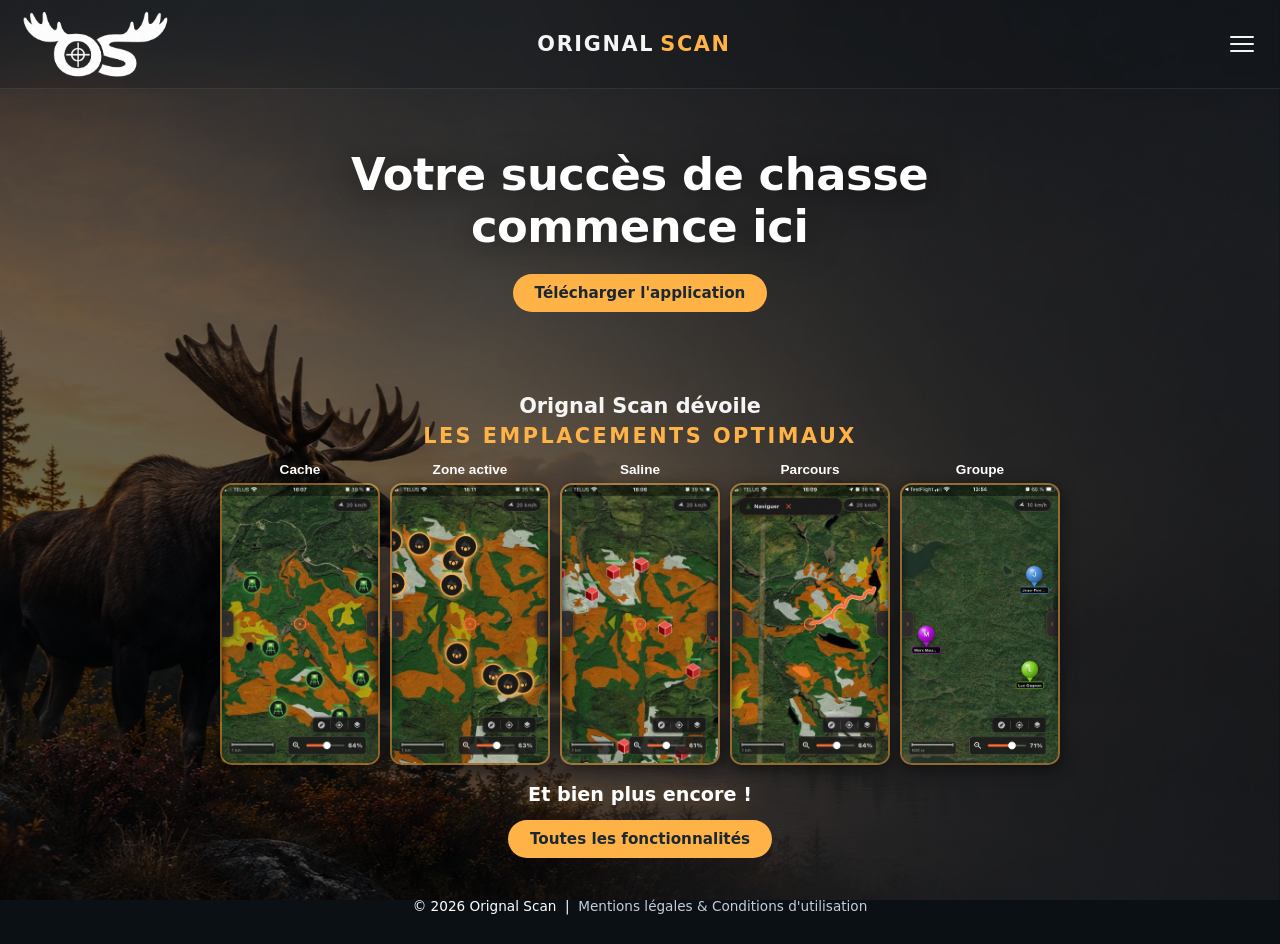
==== index.html @ 64dad5d0 "Google Analytics: retirer ancien tag G-DJLQPYMM6G, garder seulement G-DT21TYKB1X" ====
<!DOCTYPE html>
<html lang="fr">
<head>
  <meta charset="UTF-8">
  <!-- Google Analytics -->
  <script async src="https://www.googletagmanager.com/gtag/js?id=G-DT21TYKB1X"></script>
  <script>window.dataLayer=window.dataLayer||[];function gtag(){dataLayer.push(arguments);}gtag("js",new Date());gtag("config","G-DT21TYKB1X");</script>
  <title>OrignalScan – Application de chasse à l'orignal, algorithmes et cartes écoforestières.</title>
  <meta name="viewport" content="width=device-width, initial-scale=1">
  <meta name="description" content="Orignal Scan est une application conçue pour les chasseurs d'orignaux : cartes, observations, notes et planification.">
  <link rel="icon" type="image/png" href="data/favicon-bw.png">
  <link rel="apple-touch-icon" href="data/favicon-bw.png">
  <meta property="og:type" content="website">
  <meta property="og:url" content="https://www.orignalscan.com/">
  <meta property="og:title" content="Orignal Scan – Application de chasse à l'orignal">
  <meta property="og:description" content="Trouvez les meilleurs habitats d'orignaux grâce à l'analyse IA des données écoforestières. Affûts, salines, points chauds et parcours optimisés.">
  <meta property="og:image" content="https://www.orignalscan.com/data/og-preview.png">
  <meta property="og:image:width" content="1200">
  <meta property="og:image:height" content="630">
  <meta property="og:locale" content="fr_CA">
  <meta name="twitter:card" content="summary_large_image">
  <meta name="twitter:image" content="https://www.orignalscan.com/data/og-preview.png">
  <link rel="stylesheet" href="style.css?v=74">
</head>
<body>
<header>
  <a href="index.html" class="logo-img">
    <img src="data/logo.png" alt="Logo Orignal Scan">
  </a>
  <a href="index.html" class="header-brand">
    <span class="logo-word">Orignal</span> <span class="logo-word logo-scan">Scan</span>
  </a>
  <button class="hamburger" id="hamburger" aria-label="Menu">
    <span></span><span></span><span></span>
  </button>
  <nav id="nav">
    <a href="index.html" class="nav-link active">Accueil</a>
    <a href="a-propos.html" class="nav-link">À propos</a><a href="pour-qui.html" class="nav-link">Pour qui ?</a>
    <a href="fonctionnalites.html" class="nav-link">Fonctionnalités</a>
    <a href="blog.html" class="nav-link">Stratégies</a>
    <a href="telechargement.html" class="nav-link">Téléchargement</a>
    <a href="galerie.html" class="nav-link">Galerie</a>
    <a href="faq.html" class="nav-link">FAQ</a>
    <a href="contact.html" class="nav-link">Contact</a>
    <a href="https://www.facebook.com/profile.php?id=61588826944605" target="_blank"><svg xmlns="http://www.w3.org/2000/svg" width="16" height="16" viewBox="0 0 24 24" fill="currentColor" style="vertical-align:middle;margin-right:5px;"><path d="M24 12.073C24 5.405 18.627 0 12 0S0 5.405 0 12.073C0 18.1 4.388 23.094 10.125 24v-8.437H7.078v-3.49h3.047V9.41c0-3.025 1.792-4.697 4.533-4.697 1.313 0 2.686.236 2.686.236v2.97h-1.513c-1.491 0-1.956.93-1.956 1.886v2.267h3.328l-.532 3.49h-2.796V24C19.612 23.094 24 18.1 24 12.073z"/></svg>Facebook</a>
  </nav>
</header>


<main>
  <section class="hero-parallax">
    <div class="hero-parallax-content">
      <h1>Votre succès de chasse<br>commence ici</h1>
      <div class="hero-cta">
        <a href="telechargement.html" class="btn-primary">Télécharger l'application</a>
      </div>
    </div>
  </section>

  <section class="screenshots-top">
    <p class="screenshots-label" style="text-align:center; margin-bottom:14px; font-size:1.3rem;">Orignal Scan dévoile<br><span style="color:#ffb347; font-size:clamp(0.7rem, 4vw, 1.3rem); font-style:normal; font-weight:700; letter-spacing:0.12em; display:inline-block; margin-top:6px; white-space:nowrap;">LES EMPLACEMENTS OPTIMAUX</span></p>
    <div class="screenshots-row">
      <button class="screen-thumb" onclick="openModal('affut')">
        <span>Cache</span>
        <img src="data/screenshot-affut.jpg" alt="Postes d'affût">
      </button>
      <button class="screen-thumb" onclick="openModal('hotspots')">
        <span style="white-space:nowrap;">Zone active</span>
        <img src="data/screenshot-hotspots.jpg" alt="Points chauds">
      </button>
      <button class="screen-thumb" onclick="openModal('salines')">
        <span>Saline</span>
        <img src="data/screenshot-salines.jpg" alt="Salines">
      </button>
      <button class="screen-thumb" onclick="openModal('parcours')">
        <span>Parcours</span>
        <img src="data/screenshot-parcours.jpg" alt="Parcours">
      </button>
      <button class="screen-thumb" onclick="openModal('groupe')">
        <span>Groupe</span>
        <img src="data/screenshot-groupe.png" alt="Groupe de chasse">
      </button>
    </div>
    <div style="text-align:center; margin-top: 18px;">
      <p style="color:#ffffff; font-size:1.2rem; font-weight:700; margin-bottom:14px; text-shadow: 0 0 24px rgba(255,179,71,0.45);">Et bien plus encore !</p>
      <a href="fonctionnalites.html" class="btn-primary">Toutes les fonctionnalités</a>
    </div>
  </section>

  <div class="modal-overlay" id="modal" onclick="closeModal()">
    <div class="modal-box" onclick="event.stopPropagation()">
      <button class="modal-close" onclick="closeModal()">✕</button>
      <img id="modal-img" src="" alt="" style="width:100%; border-radius:10px; margin-bottom:14px; display:none;">
      <h3 id="modal-title"></h3>
      <p id="modal-desc"></p>
      <button class="modal-close-btn" onclick="closeModal()">Fermer</button>
    </div>
  </div>

</main>

<footer>
  <div>
    © <span id="year"></span> Orignal Scan &nbsp;|&nbsp; <a href="mentions-legales.html">Mentions légales &amp; Conditions d'utilisation</a>
  </div>
</footer>

<script>
document.getElementById('year').textContent = new Date().getFullYear();
  const hamburger = document.getElementById('hamburger');
  const nav = document.getElementById('nav');
  hamburger.addEventListener('click', () => nav.classList.toggle('open'));
  document.querySelectorAll('.nav-link').forEach(l => l.addEventListener('click', () => nav.classList.remove('open')));

  const modals = {
    affut: {
      title: '🏕 Cache',
      img: 'data/screenshot-affut.jpg',
      desc: 'L\'algorithme de Orignal Scan analyse les données écoforestières et du terrain afin de dénicher les meilleurs endroits pour y installer un poste d\'affût. Maximisez vos chances d\'observation sans perdre de temps en prospection.'
    },
    hotspots: {
      title: '🔥 Zone active',
      img: 'data/screenshot-hotspots.jpg',
      desc: 'Grâce à l\'algorithme de Orignal Scan, vous pouvez déterminer les emplacements les plus favorables à la présence d\'orignaux sur votre territoire. Les zones sont calculées à partir des données écoforestières officielles du MRNF.'
    },
    salines: {
      title: '🧂 Saline',
      img: 'data/screenshot-salines.jpg',
      desc: 'L\'algorithme de Orignal Scan identifie les zones propices à l\'installation de salines grâce à l\'analyse combinée du terrain et des données écoforestières. Positionnez vos salines là où l\'orignal est le plus susceptible de passer.'
    },
    parcours: {
      title: '🗺 Parcours',
      img: 'data/screenshot-parcours.jpg',
      desc: 'Créez des parcours intelligents à l\'aide de l\'algorithme de Orignal Scan qui optimise vos déplacements selon différents critères afin de rentrer dans le meilleur habitat pour l\'orignal en temps de chasse.'
    },
    groupe: {
      title: '👥 Groupe',
      img: 'data/screenshot-groupe.png',
      desc: 'Restez connecté avec vos partenaires de chasse en temps réel. Voyez leur position sur la carte, coordonnez vos déplacements et partagez vos stratégies de terrain. Une fonctionnalité essentielle pour la sécurité du groupe et pour optimiser la couverture du territoire ensemble.'
    }
  };

  function openModal(key) {
    const imgEl = document.getElementById("modal-img");
    if (modals[key].img) { imgEl.src = modals[key].img; imgEl.style.display = "block"; } else { imgEl.style.display = "none"; }
    document.getElementById('modal-title').textContent = modals[key].title;
    document.getElementById('modal-desc').textContent = modals[key].desc;
    document.getElementById('modal').classList.add('open');
  }
  function closeModal() {
    document.getElementById('modal').classList.remove('open');
  }
  document.addEventListener('keydown', e => { if (e.key === 'Escape') closeModal(); });
</script>
</body>
</html>
---- style.css ----
* { margin: 0; padding: 0; box-sizing: border-box; }
body {
  font-family: system-ui, -apple-system, BlinkMacSystemFont, "Segoe UI", sans-serif;
  background-color: #0b1014;
  color: #f5f5f5;
}

/* TOP BAR */
.top-bar {
  position: fixed;
  top: 0; left: 0; right: 0;
  height: 48px;
  z-index: 200;
  display: flex;
  align-items: center;
  justify-content: center;
  gap: 14px;
  background: rgba(8, 14, 18, 0.97);
  backdrop-filter: blur(14px);
  border-bottom: 1px solid rgba(255, 179, 71, 0.35);
  padding: 0 20px;
}
.top-bar-text {
  font-size: 0.78rem;
  color: rgba(255, 255, 255, 0.45);
  letter-spacing: 0.03em;
}
.store-btn {
  display: inline-flex;
  align-items: center;
  gap: 14px;
  padding: 14px 28px;
  border-radius: 16px;
  text-decoration: none;
  color: #fff;
  font-size: 1rem;
  font-weight: 700;
  line-height: 1.2;
  border: 2px solid rgba(255, 255, 255, 0.15);
  background: linear-gradient(135deg, #1a1a1a 0%, #2a2a2a 100%);
  transition: all 0.25s;
  letter-spacing: 0.01em;
  min-width: 200px;
  box-shadow: 0 4px 20px rgba(0,0,0,0.4);
}
.store-btn small {
  display: block;
  font-size: 0.65rem;
  font-weight: 400;
  color: rgba(255, 255, 255, 0.55);
  letter-spacing: 0.06em;
  text-transform: uppercase;
}
.store-btn span { text-align: left; }
.store-ios {
  border-color: rgba(255, 179, 71, 0.5);
  background: linear-gradient(135deg, #1e1600 0%, #2d2000 100%);
  box-shadow: 0 4px 24px rgba(255, 179, 71, 0.2);
}
.store-ios:hover {
  background: linear-gradient(135deg, #2d2000 0%, #3d2c00 100%);
  border-color: rgba(255, 179, 71, 0.9);
  transform: translateY(-3px);
  box-shadow: 0 8px 32px rgba(255, 179, 71, 0.35);
}
.store-android {
  border-color: rgba(52, 224, 106, 0.5);
  background: linear-gradient(135deg, #001a08 0%, #002d0f 100%);
  box-shadow: 0 4px 24px rgba(52, 224, 106, 0.2);
}
.store-android:hover {
  background: linear-gradient(135deg, #002d0f 0%, #003d15 100%);
  border-color: rgba(52, 224, 106, 0.9);
  transform: translateY(-3px);
  box-shadow: 0 8px 32px rgba(52, 224, 106, 0.35);
}
.store-btn svg { flex-shrink: 0; width: 32px; height: 32px; }
.store-android svg { color: #34e06a; }
.store-ios svg { color: #ffb347; }
@media (max-width: 600px) {
  .top-bar-text { display: none; }
  .store-btn { padding: 12px 20px; min-width: 160px; font-size: 0.9rem; }
}
body::before {
  content: '';
  position: fixed;
  top: 0; left: 0;
  width: 100%; height: 100%;
  background-image: url('data/hero-orignal.jpg');
  background-size: cover;
  background-position: 22% 35%;
  z-index: -2;
}
@media (max-width: 768px) and (orientation: portrait) {
  body::before {
    background-image: url('data/hero-portrait.jpg');
    background-size: 180% auto;
    background-position: center 20%;
  }
}
body::after {
  content: '';
  position: fixed;
  top: 0; left: 0;
  width: 100%; height: 100%;
  background: rgba(0, 0, 0, 0.58);
  z-index: -1;
}
a { text-decoration: none; }

/* HERO PARALLAX */
.hero-parallax {
  min-height: 55vh;
  position: relative;
  display: flex;
  align-items: center;
  justify-content: center;
  background: transparent;
  border-top: none;
}
@keyframes fadeUp {
  from { opacity: 0; transform: translateY(24px); }
  to   { opacity: 1; transform: translateY(0); }
}
@keyframes heroEntry {
  0%   { opacity: 0; transform: translateY(55px) scale(0.96); }
  100% { opacity: 1; transform: translateY(0) scale(1); }
}
@keyframes heroFloat {
  0%, 100% { transform: translateY(0); }
  50%       { transform: translateY(-8px); }
}
.hero-parallax-content {
  position: relative;
  z-index: 1;
  text-align: center;
  padding: 30px 8vw 16px;
  width: 100%;
  max-width: 820px;
  margin-left: auto;
  margin-right: auto;
  animation: fadeUp 0.75s ease both;
}
.hero-badge {
  display: inline-block;
  background: rgba(255, 179, 71, 0.12);
  border: 1px solid rgba(255, 179, 71, 0.45);
  color: #ffb347;
  font-size: 0.75rem;
  font-weight: 700;
  letter-spacing: 0.10em;
  text-transform: uppercase;
  padding: 6px 16px;
  border-radius: 999px;
  margin-bottom: 22px;
}
.hero-parallax-content h1 {
  font-size: 2.8rem;
  font-weight: 900;
  color: #fff;
  line-height: 1.15;
  margin: 0 auto 22px;
  text-shadow: 0 2px 32px rgba(0,0,0,0.55);
  letter-spacing: -0.01em;
  hyphens: none;
  text-align: center;
  white-space: pre-line;
  animation: heroEntry 1s cubic-bezier(0.22, 1, 0.36, 1) 0.15s both,
             heroFloat 5s ease-in-out 1.4s infinite;
}
@media (max-width: 768px) {
  .hero-parallax { min-height: 0; }
  .hero-parallax-content { padding: 14px 5vw 8px; }
  .hero-parallax-content h1 { font-size: 1.5rem; margin-bottom: 12px; }
  .hero-cta { margin-top: 0; }
}
@media (min-width: 769px) {
  .logo img { height: 58px; }
  .hero-parallax { min-height: 28vh; }
  .hero-parallax-content { padding: 20px 8vw 12px; }
}
.hero-accent {
  color: #ffb347;
  text-shadow: 0 0 40px rgba(255, 179, 71, 0.45);
}
.hero-intro {
  font-size: 1.15rem;
  color: #ffb347;
  line-height: 1.65;
  margin: 0 auto 36px;
  max-width: 620px;
}
.hero-cta {
  display: flex;
  gap: 14px;
  justify-content: center;
  flex-wrap: wrap;
}
.hero-features {
  display: flex;
  gap: 10px;
  justify-content: center;
  flex-wrap: wrap;
  margin-top: 32px;
}
.hero-features span {
  background: rgba(255, 255, 255, 0.07);
  border: 1px solid rgba(255, 255, 255, 0.14);
  border-radius: 999px;
  padding: 6px 15px;
  font-size: 0.82rem;
  color: rgba(255, 255, 255, 0.72);
  backdrop-filter: blur(4px);
}
.btn-secondary {
  display: inline-block;
  padding: 14px 28px;
  border: 2px solid rgba(255,255,255,0.6);
  border-radius: 8px;
  color: #fff;
  font-weight: 600;
  font-size: 1rem;
  transition: all 0.2s;
}
.btn-secondary:hover {
  background: rgba(255,255,255,0.15);
  border-color: #fff;
}

/* HEADER */
header {
  background: rgba(10, 18, 24, 0.20);
  backdrop-filter: blur(4px);
  padding: 10px 20px;
  display: flex;
  align-items: center;
  border-bottom: 1px solid rgba(255,255,255,0.08);
  position: sticky;
  top: 0;
  z-index: 10;
}
.logo-img {
  flex: 1;
  display: flex;
  align-items: center;
  text-decoration: none;
}
.logo-img img { height: 48px; width: auto; }
@media (min-width: 769px) { .logo-img img { height: 68px; } }
.header-brand {
  flex: 1;
  display: flex;
  align-items: center;
  justify-content: center;
  gap: 6px;
  text-decoration: none;
}
.logo-word {
  font-size: 1.3rem;
  font-weight: 700;
  letter-spacing: 0.08em;
  text-transform: uppercase;
  color: #f5f5f5;
  white-space: nowrap;
}
.logo-scan { color: #ffb347; }
.header-spacer { display: none; }
nav a {
  color: #d0d7de;
  text-decoration: none;
  margin-left: 20px;
  font-size: 0.95rem;
  transition: color 0.2s;
}
nav a:hover { color: #ffb347; }
nav a.active { color: #ffb347; font-weight: 600; }

/* HAMBURGER */
.hamburger {
  flex: 1;
  display: flex;
  flex-direction: column;
  align-items: flex-end;
  gap: 5px;
  cursor: pointer;
  padding: 6px;
  background: none;
  border: none;
  z-index: 1;
}
.hamburger span {
  display: block;
  width: 24px;
  height: 2px;
  background: #f5f5f5;
  border-radius: 2px;
  transition: all 0.3s;
}
/* Spacer to balance hamburger on the right */
.header-spacer {
  width: 36px;
}

/* SCREENSHOTS TOP */
.screenshots-top {
  padding: 10px 8vw 20px;
  background: transparent;
  border-top: none;
}
.screenshots-label {
  display: block;
  font-size: 1.1rem;
  font-weight: 700;
  color: #f5f5f5;
  text-align: center;
  margin-bottom: 20px;
  width: 100%;
}
.screenshots-row {
  display: flex;
  gap: 10px;
  align-items: flex-start;
  justify-content: center;
  width: 100%;
}
.screenshots-row .screen-thumb {
  background: none;
  border: none;
  cursor: pointer;
  padding: 0;
  display: flex;
  flex-direction: column;
  align-items: center;
  gap: 6px;
  width: 160px;
}
.screenshots-row .screen-thumb img {
  width: 160px;
  border-radius: 12px;
  border: 2px solid rgba(255, 179, 71, 0.5);
  box-shadow: 0 4px 16px rgba(0, 0, 0, 0.5);
  transition: border-color 0.3s, box-shadow 0.3s, transform 0.35s cubic-bezier(0.22,1,0.36,1);
  display: block;
}
.screenshots-row .screen-thumb:hover img {
  border-color: #ffb347;
  box-shadow: 0 8px 28px rgba(255, 179, 71, 0.4);
  transform: scale(1.13);
}
.screenshots-row .screen-thumb span {
  font-size: 0.85rem;
  font-weight: 600;
  color: #ffffff;
  text-align: center;
}

/* MODAL */
.modal-overlay {
  display: none;
  position: fixed;
  inset: 0;
  background: rgba(0,0,0,0.7);
  z-index: 1000;
  align-items: center;
  justify-content: center;
}
.modal-overlay.open {
  display: flex;
}
.modal-box {
  background: #1b2833;
  border: 1px solid #2b3a46;
  border-radius: 20px;
  padding: 32px 28px;
  max-width: 380px;
  width: 90%;
  position: relative;
}
.modal-box h3 {
  font-size: 1.1rem;
  color: #ffb347;
  margin-bottom: 14px;
}
.modal-box p {
  font-size: 0.95rem;
  color: #c5ced8;
  line-height: 1.6;
}
.modal-close {
  position: absolute;
  top: 14px;
  right: 16px;
  background: none;
  border: none;
  color: #8b949e;
  font-size: 1.1rem;
  cursor: pointer;
  line-height: 1;
}
.modal-close:hover { color: #ffb347; }
.modal-close-btn {
  display: block;
  margin: 18px auto 0;
  padding: 10px 32px;
  background: none;
  border: 1px solid rgba(255,179,71,0.5);
  border-radius: 20px;
  color: #ffb347;
  font-size: 0.95rem;
  cursor: pointer;
  transition: background 0.2s;
}
.modal-close-btn:hover { background: rgba(255,179,71,0.12); }
#modal-img { max-height: 260px; object-fit: cover; width: 100%; }
@media (max-width: 768px) {
  #modal-img { max-height: 180px; }
}

/* HERO */
.hero {
  display: grid;
  grid-template-columns: minmax(0, 1.3fr) minmax(0, 1fr);
  gap: 40px;
  padding: 60px 8vw;
  align-items: center;
  position: relative;
  overflow: hidden;
  background: transparent;
  
}
.hero::before {
  display: none;
}
.hero-text, .hero-visual { position: relative; z-index: 1; }
.hero-text h1 {
  font-size: clamp(2.2rem, 4vw, 3rem);
  margin-bottom: 10px;
}
.hero-text h1 span { color: #ffb347; }
.hero-text p {
  font-size: 1rem;
  line-height: 1.6;
  color: #c5ced8;
  max-width: 540px;
}
.badges {
  margin: 20px 0 30px;
  display: flex;
  flex-wrap: wrap;
  gap: 10px;
}
.badge {
  border-radius: 999px;
  border: 1px solid #2b3a46;
  padding: 6px 14px;
  font-size: 0.8rem;
  text-transform: uppercase;
  letter-spacing: 0.08em;
  color: #c5ced8;
  background: transparent;
}
.cta-group {
  display: flex;
  flex-wrap: wrap;
  gap: 12px;
  justify-content: center;
}
.btn-primary, .btn-secondary {
  border-radius: 999px;
  padding: 10px 22px;
  font-size: clamp(0.72rem, 3.5vw, 0.95rem);
  border: none;
  cursor: pointer;
  text-decoration: none;
  display: inline-flex;
  align-items: center;
  gap: 8px;
  transition: all 0.3s;
  white-space: nowrap;
}
.btn-primary {
  background: #ffb347;
  color: #1b2833;
  font-weight: 600;
}
.btn-primary:hover {
  background: #ff9f1c;
  transform: translateY(-2px);
  box-shadow: 0 6px 20px rgba(255, 179, 71, 0.3);
}
.btn-secondary {
  background: transparent;
  color: #f5f5f5;
  border: 1px solid #2b3a46;
}
.btn-secondary:hover {
  border-color: #ffb347;
  color: #ffb347;
}
.hero-visual {
  background: radial-gradient(circle at top, #243b4a 0, #0b1014 55%);
  border-radius: 24px;
  border: 1px solid #1f2a33;
  padding: 24px;
  position: relative;
  min-height: 260px;
  overflow: hidden;
}
.hero-visual h2 { font-size: 1.1rem; margin-bottom: 10px; }
.hero-visual p { font-size: 0.9rem; color: #c5ced8; max-width: 320px; }
.tag {
  position: absolute;
  top: 18px; right: 18px;
  font-size: 0.75rem;
  padding: 4px 10px;
  border-radius: 999px;
  background: transparent;
  border: 1px solid #2b3a46;
  text-transform: uppercase;
  letter-spacing: 0.08em;
  color: #ffb347;
}
.card-grid {
  display: grid;
  grid-template-columns: repeat(2, minmax(0, 1fr));
  gap: 12px;
  margin-top: 20px;
}
.mini-card {
  background: transparent;
  border-radius: 14px;
  border: 1px solid #1f2a33;
  padding: 10px 12px;
  font-size: 0.8rem;
  color: #c5ced8;
}
.mini-card strong {
  display: block;
  font-size: 0.8rem;
  margin-bottom: 4px;
  color: #ffb347;
}

/* GALERIE */
.photo-gallery {
  padding: 60px 8vw;
  background: transparent;
  
  border-top: 1px solid rgba(255,255,255,0.08);
}
.gallery-grid {
  display: grid;
  grid-template-columns: repeat(auto-fit, minmax(320px, 1fr));
  gap: 20px;
  margin-top: 30px;
}
.gallery-item {
  border-radius: 16px;
  overflow: hidden;
  position: relative;
  border: 2px solid rgba(255, 179, 71, 0.5);
  box-shadow: 0 4px 20px rgba(0, 0, 0, 0.5);
  transition: transform 0.3s, box-shadow 0.3s, border-color 0.3s;
}
.gallery-item:hover {
  border-color: #ffb347;
  box-shadow: 0 8px 30px rgba(255, 179, 71, 0.25);
}
.gallery-item img {
  width: 100%;
  height: 100%;
  object-fit: cover;
  display: block;
  min-height: 220px;
}
.gallery-item:hover {
  transform: translateY(-4px);
  box-shadow: 0 12px 40px rgba(255, 179, 71, 0.15);
}
.gallery-item-overlay {
  position: absolute;
  bottom: 0; left: 0; right: 0;
  background: linear-gradient(to top, rgba(11, 16, 20, 0.95), transparent);
  padding: 20px;
  transform: translateY(100%);
  transition: transform 0.3s;
}
.gallery-item:hover .gallery-item-overlay { transform: translateY(0); }
.gallery-item-overlay h3 { font-size: 1rem; color: #ffb347; margin-bottom: 4px; }
.gallery-item-overlay p { font-size: 0.85rem; color: #c5ced8; }

/* SCREENSHOTS */
.screen-thumb {
  display: flex;
  flex-direction: column;
  align-items: center;
  gap: 5px;
  cursor: default;
  transition: transform 0.25s;
}
.screen-thumb:hover { transform: translateY(-4px); }
.screen-thumb img {
  width: 100%;
  border-radius: 12px;
  border: 1px solid #2b3a46;
  transition: border-color 0.25s, box-shadow 0.25s;
}
.screen-thumb:hover img {
  border-color: #ffb347;
  box-shadow: 0 6px 20px rgba(255, 179, 71, 0.25);
}
.screen-thumb span { font-size: 0.65rem; color: #c5ced8; text-align: center; }

/* SECTIONS */
section {
  padding: 40px 8vw 60px;
  border-top: 1px solid rgba(255,255,255,0.08);
  background: transparent;
  
}
.section-title { font-size: 1.4rem; margin-bottom: 10px; }
.section-subtitle {
  font-size: 0.95rem;
  color: #c5ced8;
  max-width: 640px;
  margin-bottom: 30px;
}
.features {
  display: grid;
  grid-template-columns: repeat(auto-fit, minmax(220px, 1fr));
  gap: 20px;
}
.feature {
  background: rgba(20, 30, 40, 0.75);
  border-radius: 16px;
  border: 1px solid #1f2a33;
  padding: 18px;
  transition: transform 0.3s, border-color 0.3s;
}
.feature:hover { transform: translateY(-4px); border-color: #2b3a46; }
.feature h3 { font-size: 1rem; margin-bottom: 8px; color: #ffb347; }
.feature p { font-size: 0.9rem; color: #c5ced8; line-height: 1.5; }

/* FAQ */
.faq-section {
  padding: 60px 8vw;
  background: transparent;
  
}
.faq-list { max-width: 760px; margin: 32px auto 0; }
.faq-item {
  border-bottom: 1px solid rgba(255,255,255,0.1);
  padding: 4px 0;
}
.faq-item summary {
  padding: 16px 0;
  font-size: 1rem;
  font-weight: 600;
  color: #f5f5f5;
  cursor: pointer;
  list-style: none;
  display: flex;
  justify-content: space-between;
  align-items: center;
}
.faq-item summary::after {
  content: '+';
  font-size: 1.4rem;
  color: #FF6B35;
  transition: transform 0.2s;
}
.faq-item[open] summary::after { transform: rotate(45deg); }
.faq-item p {
  padding: 0 0 16px;
  color: rgba(255,255,255,0.65);
  font-size: 0.95rem;
  line-height: 1.6;
}

/* CONTACT */
.contact-section {
  padding: 60px 8vw;
  background: transparent;
  
  text-align: center;
}
.contact-form {
  max-width: 560px;
  margin: 32px auto 0;
  display: flex;
  flex-direction: column;
  gap: 14px;
  text-align: left;
}
.contact-form input,
.contact-form textarea {
  background: rgba(255,255,255,0.07);
  border: 1px solid rgba(255,255,255,0.15);
  border-radius: 8px;
  padding: 12px 16px;
  color: #f5f5f5;
  font-size: 0.95rem;
  font-family: inherit;
  width: 100%;
}
.contact-form input:focus,
.contact-form textarea:focus {
  outline: none;
  border-color: #FF6B35;
}
.contact-form textarea { resize: vertical; }
.contact-form .btn-primary { align-self: flex-start; }

/* FOOTER */
footer {
  padding: 20px 0 30px;
  font-size: 0.85rem;
  color: #fff;
  background: transparent;
  text-align: center;
}
footer a { color: #c5ced8; text-decoration: none; }
footer a:hover { color: #ffb347; }

/* NAV always hidden, opens via hamburger */
nav {
  display: none;
  position: absolute;
  top: 73px;
  left: 0; right: 0;
  background: #1b2833;
  flex-direction: column;
  padding: 16px 20px;
  gap: 4px;
  border-bottom: 1px solid #1f2a33;
  z-index: 100;
}
nav.open { display: flex; }
nav a {
  margin-left: 0;
  padding: 10px 0;
  font-size: 1rem;
  border-bottom: 1px solid #ffffff10;
}
nav a:last-child { border-bottom: none; }

@media (max-width: 800px) {
  .screenshots-row .screen-thumb {
    flex: 1;
    width: auto;
  }
  .screenshots-row .screen-thumb img {
    width: 100%;
  }
  .hero {
    grid-template-columns: minmax(0, 1fr);
    padding-top: 40px;
  }
  .hero-visual { order: -1; }
  .gallery-grid { grid-template-columns: 1fr; }
  .gallery-item img { min-height: 180px; }
  .card-grid { grid-template-columns: 1fr; }
}

/* ANDROID NOTIFY */
.android-notify {
  margin-top: 40px;
  background: rgba(255,179,71,0.07);
  border: 1px solid rgba(255,179,71,0.3);
  border-radius: 14px;
  padding: 24px 28px;
  max-width: 480px;
}
.android-notify-text {
  font-size: 1rem;
  font-weight: 700;
  color: #fff;
  margin-bottom: 8px;
}
.android-notify-sub {
  font-size: 0.88rem;
  color: #c5ced8;
  line-height: 1.6;
}

/* BLOG INDEX */
.blog-index {
  display: grid;
  grid-template-columns: repeat(auto-fit, minmax(240px, 1fr));
  gap: 16px;
  margin-bottom: 50px;
}
.blog-card {
  display: block;
  background: rgba(255,255,255,0.05);
  border: 1px solid rgba(255,179,71,0.25);
  border-radius: 12px;
  padding: 20px 22px;
  text-decoration: none;
  transition: background 0.2s, border-color 0.2s, transform 0.2s;
}
.blog-card:hover {
  background: rgba(255,179,71,0.1);
  border-color: #ffb347;
  transform: translateY(-3px);
}
.blog-card-meta {
  font-size: 0.75rem;
  text-transform: uppercase;
  letter-spacing: 0.12em;
  color: #ffb347;
  margin-bottom: 8px;
}
.blog-card-title {
  font-size: 0.95rem;
  font-weight: 700;
  color: #fff;
  line-height: 1.4;
}
.blog-back {
  display: inline-flex;
  align-items: center;
  background: none;
  border: 1px solid rgba(255,179,71,0.4);
  color: #ffb347;
  font-size: 0.9rem;
  font-weight: 600;
  border-radius: 999px;
  padding: 8px 18px;
  cursor: pointer;
  margin-bottom: 32px;
  transition: background 0.2s, border-color 0.2s;
}
.blog-back:hover {
  background: rgba(255,179,71,0.1);
  border-color: #ffb347;
}

/* BLOG */
.blog-article {
  margin-bottom: 60px;
  color: #d0d7de;
  line-height: 1.8;
}
.blog-meta {
  font-size: 0.78rem;
  text-transform: uppercase;
  letter-spacing: 0.12em;
  color: #ffb347;
  margin-bottom: 10px;
}
.blog-title {
  font-size: 1.5rem;
  font-weight: 800;
  color: #fff;
  margin-bottom: 20px;
  line-height: 1.3;
}
.blog-article h3 {
  font-size: 1.05rem;
  font-weight: 700;
  color: #ffb347;
  margin: 28px 0 10px;
}
.blog-article p { margin-bottom: 14px; }
.blog-divider {
  border: none;
  border-top: 1px solid rgba(255,255,255,0.1);
  margin: 0 0 50px;
}
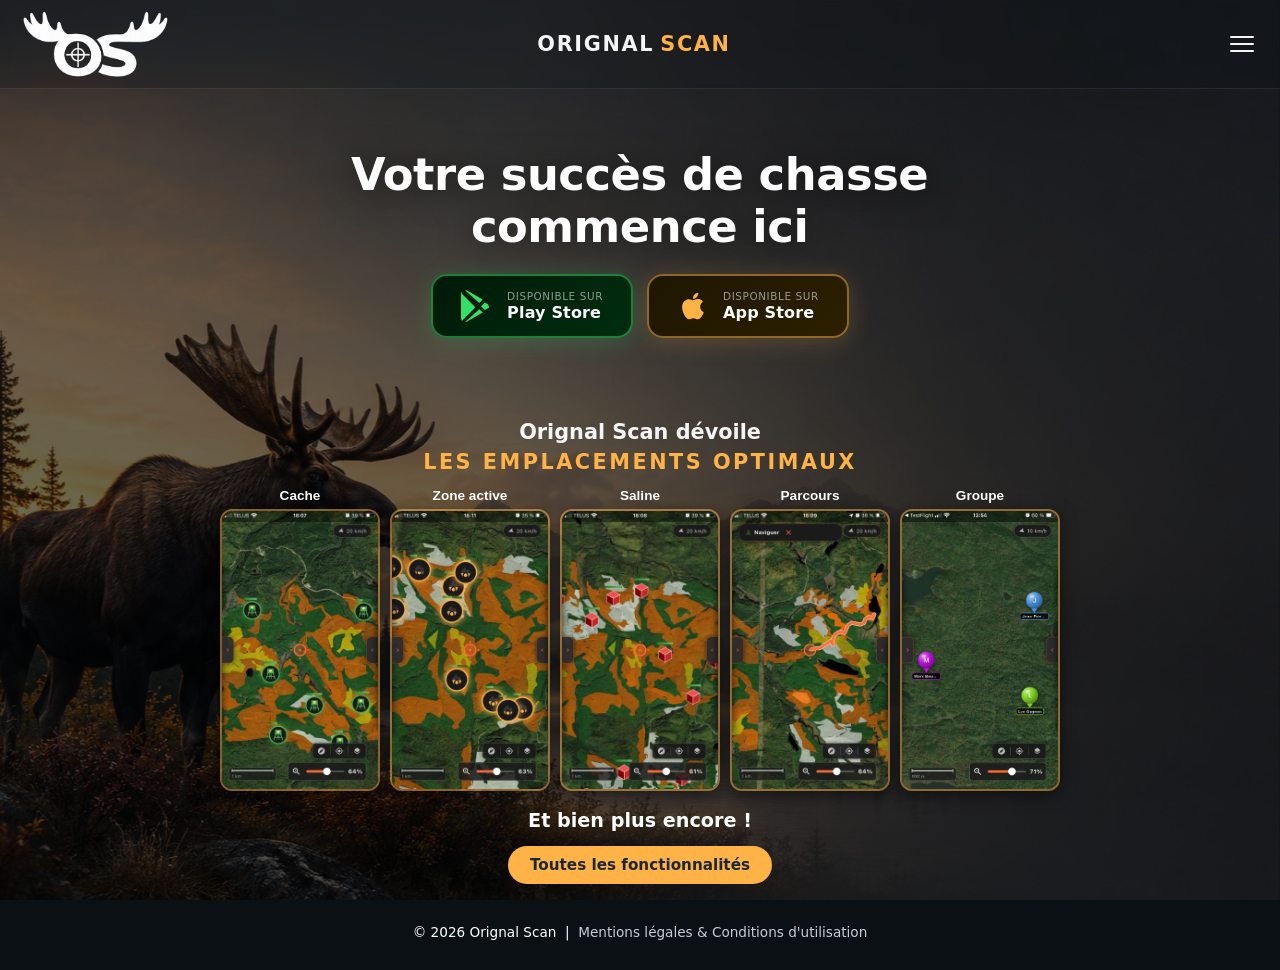
==== commit d9aa400a: "Accueil: ajouter boutons Play Store et App Store dans le hero" ====
--- a/index.html
+++ b/index.html
@@ -3,8 +3,8 @@
 <head>
   <meta charset="UTF-8">
   <!-- Google Analytics -->
-  <script async src="https://www.googletagmanager.com/gtag/js?id=G-DT21TYKB1X"></script>
-  <script>window.dataLayer=window.dataLayer||[];function gtag(){dataLayer.push(arguments);}gtag("js",new Date());gtag("config","G-DT21TYKB1X");</script>
+  <script async src="https://www.googletagmanager.com/gtag/js?id=G-DJLQPYMM6G"></script>
+  <script>window.dataLayer=window.dataLayer||[];function gtag(){dataLayer.push(arguments);}gtag("js",new Date());gtag("config","G-DJLQPYMM6G");</script>
   <title>OrignalScan – Application de chasse à l'orignal, algorithmes et cartes écoforestières.</title>
   <meta name="viewport" content="width=device-width, initial-scale=1">
   <meta name="description" content="Orignal Scan est une application conçue pour les chasseurs d'orignaux : cartes, observations, notes et planification.">
@@ -52,7 +52,14 @@
     <div class="hero-parallax-content">
       <h1>Votre succès de chasse<br>commence ici</h1>
       <div class="hero-cta">
-        <a href="telechargement.html" class="btn-primary">Télécharger l'application</a>
+        <a href="https://www.orignalscan.com/android" target="_blank" class="store-btn store-android">
+          <svg xmlns="http://www.w3.org/2000/svg" viewBox="0 0 24 24" width="22" height="22" fill="currentColor"><path d="M3.18 23.76c.3.17.64.22.99.14l12.12-6.99-2.55-2.55-10.56 9.4zM.75 1.12C.28 1.58 0 2.3 0 3.24v17.53c0 .94.28 1.66.76 2.12l.11.1 9.83-9.83v-.23L.86 3.02l-.11.1zM20.49 10.8l-2.6-1.5-2.85 2.85 2.85 2.85 2.62-1.51c.75-.43.75-1.14-.02-1.69zM4.17.24L16.29 7.2l-2.55 2.55L3.18.39c.35-.2.7-.2.99-.15z"/></svg>
+          <span><small>Disponible sur</small>Play Store</span>
+        </a>
+        <a href="https://apps.apple.com/ca/app/orignalscan/id6770721658?l=fr-CA" target="_blank" class="store-btn store-ios">
+          <svg xmlns="http://www.w3.org/2000/svg" viewBox="0 0 24 24" width="22" height="22" fill="currentColor"><path d="M18.71 19.5c-.83 1.24-1.71 2.45-3.05 2.47-1.34.03-1.77-.79-3.29-.79-1.53 0-2 .77-3.27.82-1.31.05-2.3-1.32-3.14-2.53C4.25 17 2.94 12.45 4.7 9.39c.87-1.52 2.43-2.48 4.12-2.51 1.28-.02 2.5.87 3.29.87.78 0 2.26-1.07 3.8-.91.65.03 2.47.26 3.64 1.98-.09.06-2.17 1.28-2.15 3.81.03 3.02 2.65 4.03 2.68 4.04-.03.07-.42 1.44-1.38 2.83M13 3.5c.73-.83 1.94-1.46 2.94-1.5.13 1.17-.34 2.35-1.04 3.19-.69.85-1.83 1.51-2.95 1.42-.15-1.15.41-2.35 1.05-3.11z"/></svg>
+          <span><small>Disponible sur</small>App Store</span>
+        </a>
       </div>
     </div>
   </section>
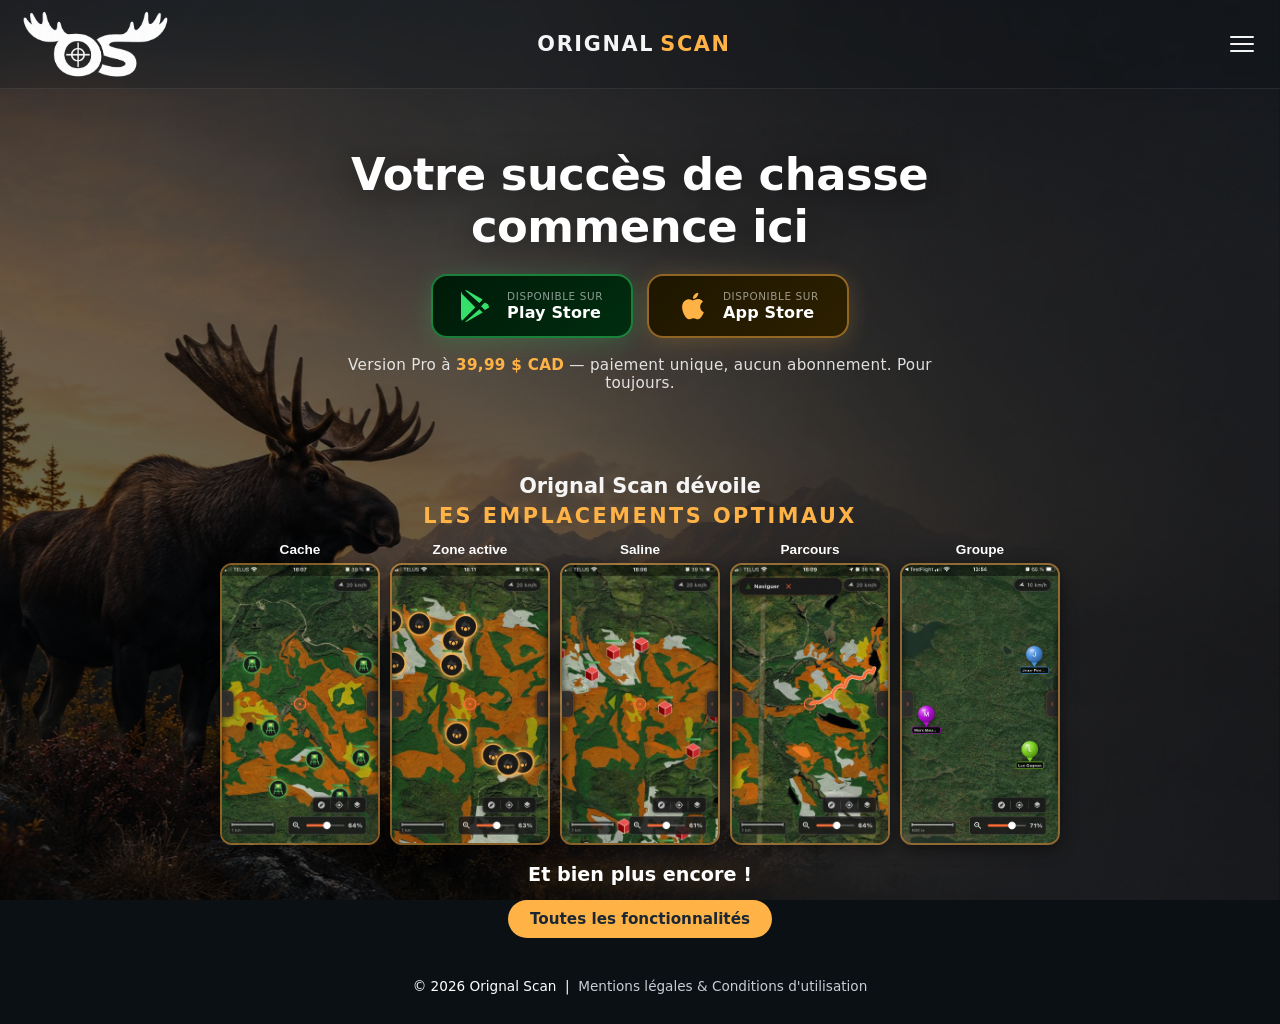
==== commit 8141b31d: "Accueil: afficher prix Pro 39.99$ et insister sur paiement unique sans abonnement" ====
--- a/index.html
+++ b/index.html
@@ -61,6 +61,9 @@
           <span><small>Disponible sur</small>App Store</span>
         </a>
       </div>
+      <p style="margin-top:18px; font-size:0.95rem; color:rgba(255,255,255,0.85); text-align:center; letter-spacing:0.02em;">
+        Version Pro à <strong style="color:#ffb347;">39,99 $ CAD</strong> — paiement unique, aucun abonnement. Pour toujours.
+      </p>
     </div>
   </section>
 
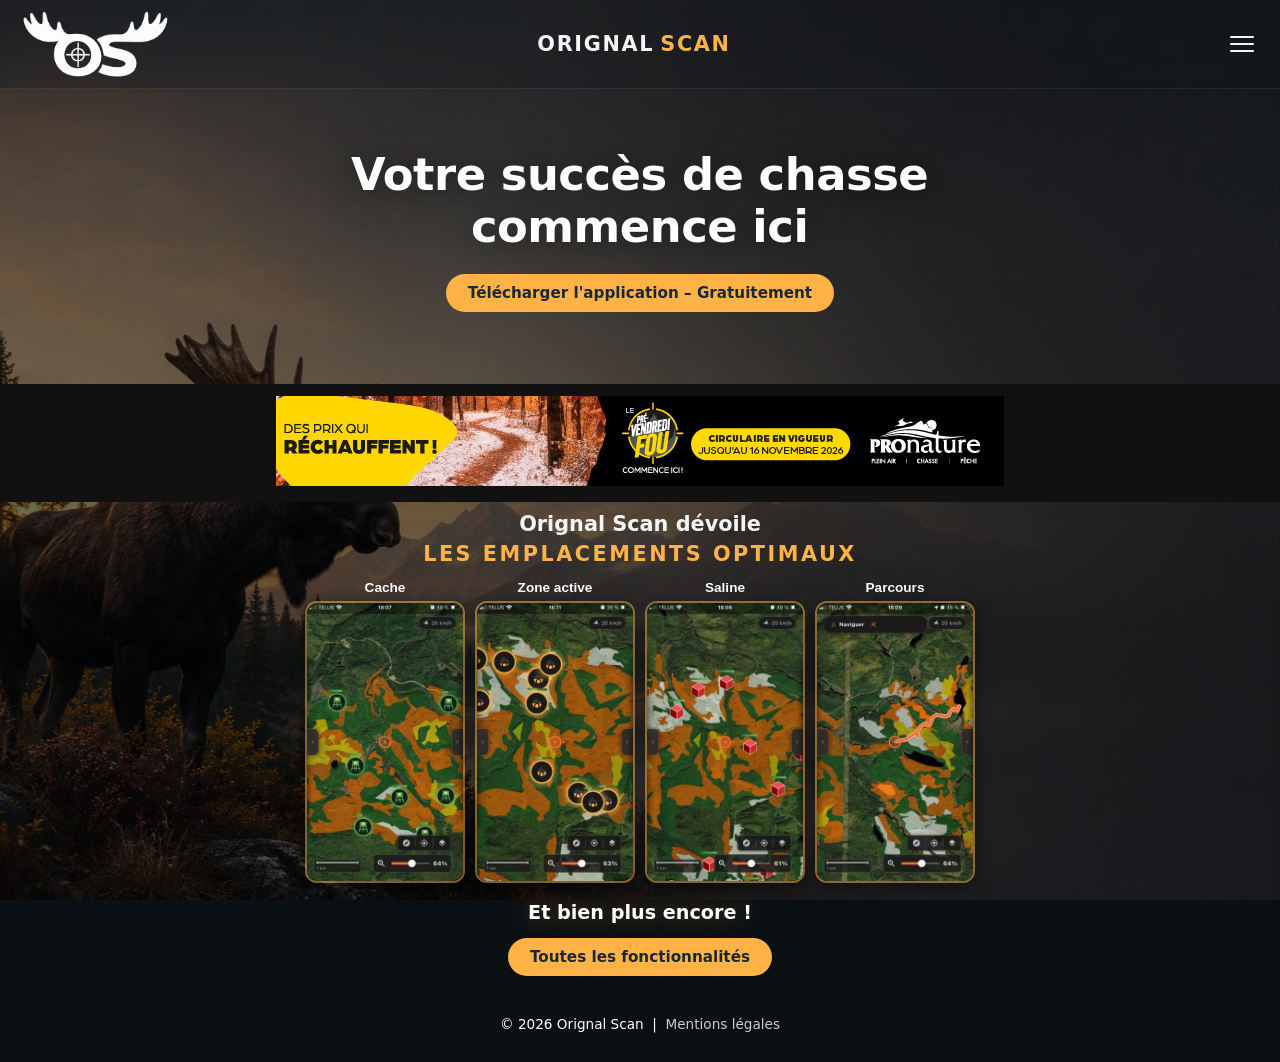
==== commit a01b51cb: "Ajouter bannière publicitaire Pronature sur la page d'accueil Co-Authored-By: Claude Sonnet 4.6 <nor" ====
--- a/index.html
+++ b/index.html
@@ -1,26 +1,21 @@
 <!DOCTYPE html>
 <html lang="fr">
 <head>
+  <!-- Google tag (gtag.js) -->
+  <script async src="https://www.googletagmanager.com/gtag/js?id=G-DJLQPYMM6G"></script>
+  <script>
+    window.dataLayer = window.dataLayer || [];
+    function gtag(){dataLayer.push(arguments);}
+    gtag('js', new Date());
+    gtag('config', 'G-DJLQPYMM6G');
+  </script>
   <meta charset="UTF-8">
-  <!-- Google Analytics -->
-  <script async src="https://www.googletagmanager.com/gtag/js?id=G-DJLQPYMM6G"></script>
-  <script>window.dataLayer=window.dataLayer||[];function gtag(){dataLayer.push(arguments);}gtag("js",new Date());gtag("config","G-DJLQPYMM6G");</script>
-  <title>OrignalScan – Application de chasse à l'orignal, algorithmes et cartes écoforestières.</title>
+  <title>Orignal Scan – Application de chasse à l'orignal</title>
   <meta name="viewport" content="width=device-width, initial-scale=1">
   <meta name="description" content="Orignal Scan est une application conçue pour les chasseurs d'orignaux : cartes, observations, notes et planification.">
-  <link rel="icon" type="image/png" href="data/favicon-bw.png">
-  <link rel="apple-touch-icon" href="data/favicon-bw.png">
-  <meta property="og:type" content="website">
-  <meta property="og:url" content="https://www.orignalscan.com/">
-  <meta property="og:title" content="Orignal Scan – Application de chasse à l'orignal">
-  <meta property="og:description" content="Trouvez les meilleurs habitats d'orignaux grâce à l'analyse IA des données écoforestières. Affûts, salines, points chauds et parcours optimisés.">
-  <meta property="og:image" content="https://www.orignalscan.com/data/og-preview.png">
-  <meta property="og:image:width" content="1200">
-  <meta property="og:image:height" content="630">
-  <meta property="og:locale" content="fr_CA">
-  <meta name="twitter:card" content="summary_large_image">
-  <meta name="twitter:image" content="https://www.orignalscan.com/data/og-preview.png">
-  <link rel="stylesheet" href="style.css?v=74">
+  <link rel="icon" type="image/png" href="data/logo-dark.png">
+  <link rel="apple-touch-icon" href="data/logo-dark.png">
+  <link rel="stylesheet" href="style.css?v=72">
 </head>
 <body>
 <header>
@@ -35,14 +30,14 @@
   </button>
   <nav id="nav">
     <a href="index.html" class="nav-link active">Accueil</a>
-    <a href="a-propos.html" class="nav-link">À propos</a><a href="pour-qui.html" class="nav-link">Pour qui ?</a>
+    <a href="blog.html" class="nav-link">Blog</a>
+    <a href="galerie.html" class="nav-link">Galerie</a>
     <a href="fonctionnalites.html" class="nav-link">Fonctionnalités</a>
-    <a href="blog.html" class="nav-link">Stratégies</a>
+    <a href="pour-qui.html" class="nav-link">Pour qui ?</a>
     <a href="telechargement.html" class="nav-link">Téléchargement</a>
-    <a href="galerie.html" class="nav-link">Galerie</a>
     <a href="faq.html" class="nav-link">FAQ</a>
     <a href="contact.html" class="nav-link">Contact</a>
-    <a href="https://www.facebook.com/profile.php?id=61588826944605" target="_blank"><svg xmlns="http://www.w3.org/2000/svg" width="16" height="16" viewBox="0 0 24 24" fill="currentColor" style="vertical-align:middle;margin-right:5px;"><path d="M24 12.073C24 5.405 18.627 0 12 0S0 5.405 0 12.073C0 18.1 4.388 23.094 10.125 24v-8.437H7.078v-3.49h3.047V9.41c0-3.025 1.792-4.697 4.533-4.697 1.313 0 2.686.236 2.686.236v2.97h-1.513c-1.491 0-1.956.93-1.956 1.886v2.267h3.328l-.532 3.49h-2.796V24C19.612 23.094 24 18.1 24 12.073z"/></svg>Facebook</a>
+        <a href="https://www.facebook.com/profile.php?id=61588826944605" target="_blank">📘 Facebook</a>
   </nav>
 </header>
 
@@ -52,20 +47,14 @@
     <div class="hero-parallax-content">
       <h1>Votre succès de chasse<br>commence ici</h1>
       <div class="hero-cta">
-        <a href="https://www.orignalscan.com/android" target="_blank" class="store-btn store-android">
-          <svg xmlns="http://www.w3.org/2000/svg" viewBox="0 0 24 24" width="22" height="22" fill="currentColor"><path d="M3.18 23.76c.3.17.64.22.99.14l12.12-6.99-2.55-2.55-10.56 9.4zM.75 1.12C.28 1.58 0 2.3 0 3.24v17.53c0 .94.28 1.66.76 2.12l.11.1 9.83-9.83v-.23L.86 3.02l-.11.1zM20.49 10.8l-2.6-1.5-2.85 2.85 2.85 2.85 2.62-1.51c.75-.43.75-1.14-.02-1.69zM4.17.24L16.29 7.2l-2.55 2.55L3.18.39c.35-.2.7-.2.99-.15z"/></svg>
-          <span><small>Disponible sur</small>Play Store</span>
-        </a>
-        <a href="https://apps.apple.com/ca/app/orignalscan/id6770721658?l=fr-CA" target="_blank" class="store-btn store-ios">
-          <svg xmlns="http://www.w3.org/2000/svg" viewBox="0 0 24 24" width="22" height="22" fill="currentColor"><path d="M18.71 19.5c-.83 1.24-1.71 2.45-3.05 2.47-1.34.03-1.77-.79-3.29-.79-1.53 0-2 .77-3.27.82-1.31.05-2.3-1.32-3.14-2.53C4.25 17 2.94 12.45 4.7 9.39c.87-1.52 2.43-2.48 4.12-2.51 1.28-.02 2.5.87 3.29.87.78 0 2.26-1.07 3.8-.91.65.03 2.47.26 3.64 1.98-.09.06-2.17 1.28-2.15 3.81.03 3.02 2.65 4.03 2.68 4.04-.03.07-.42 1.44-1.38 2.83M13 3.5c.73-.83 1.94-1.46 2.94-1.5.13 1.17-.34 2.35-1.04 3.19-.69.85-1.83 1.51-2.95 1.42-.15-1.15.41-2.35 1.05-3.11z"/></svg>
-          <span><small>Disponible sur</small>App Store</span>
-        </a>
+        <a href="telechargement.html" class="btn-primary">Télécharger l'application – Gratuitement</a>
       </div>
-      <p style="margin-top:18px; font-size:0.95rem; color:rgba(255,255,255,0.85); text-align:center; letter-spacing:0.02em;">
-        Version Pro à <strong style="color:#ffb347;">39,99 $ CAD</strong> — paiement unique, aucun abonnement. Pour toujours.
-      </p>
     </div>
   </section>
+
+  <div style="text-align:center; padding: 12px 0; background:#111;">
+    <img src="data/banniere-pronature.png" alt="Pronature – Des prix qui réchauffent" style="max-width:100%; height:auto; display:inline-block;">
+  </div>
 
   <section class="screenshots-top">
     <p class="screenshots-label" style="text-align:center; margin-bottom:14px; font-size:1.3rem;">Orignal Scan dévoile<br><span style="color:#ffb347; font-size:clamp(0.7rem, 4vw, 1.3rem); font-style:normal; font-weight:700; letter-spacing:0.12em; display:inline-block; margin-top:6px; white-space:nowrap;">LES EMPLACEMENTS OPTIMAUX</span></p>
@@ -85,10 +74,6 @@
       <button class="screen-thumb" onclick="openModal('parcours')">
         <span>Parcours</span>
         <img src="data/screenshot-parcours.jpg" alt="Parcours">
-      </button>
-      <button class="screen-thumb" onclick="openModal('groupe')">
-        <span>Groupe</span>
-        <img src="data/screenshot-groupe.png" alt="Groupe de chasse">
       </button>
     </div>
     <div style="text-align:center; margin-top: 18px;">
@@ -111,12 +96,12 @@
 
 <footer>
   <div>
-    © <span id="year"></span> Orignal Scan &nbsp;|&nbsp; <a href="mentions-legales.html">Mentions légales &amp; Conditions d'utilisation</a>
+    © <span id="year"></span> Orignal Scan &nbsp;|&nbsp; <a href="mentions-legales.html">Mentions légales</a>
   </div>
 </footer>
 
 <script>
-document.getElementById('year').textContent = new Date().getFullYear();
+  document.getElementById('year').textContent = new Date().getFullYear();
   const hamburger = document.getElementById('hamburger');
   const nav = document.getElementById('nav');
   hamburger.addEventListener('click', () => nav.classList.toggle('open'));
@@ -142,11 +127,6 @@
       title: '🗺 Parcours',
       img: 'data/screenshot-parcours.jpg',
       desc: 'Créez des parcours intelligents à l\'aide de l\'algorithme de Orignal Scan qui optimise vos déplacements selon différents critères afin de rentrer dans le meilleur habitat pour l\'orignal en temps de chasse.'
-    },
-    groupe: {
-      title: '👥 Groupe',
-      img: 'data/screenshot-groupe.png',
-      desc: 'Restez connecté avec vos partenaires de chasse en temps réel. Voyez leur position sur la carte, coordonnez vos déplacements et partagez vos stratégies de terrain. Une fonctionnalité essentielle pour la sécurité du groupe et pour optimiser la couverture du territoire ensemble.'
     }
   };
 
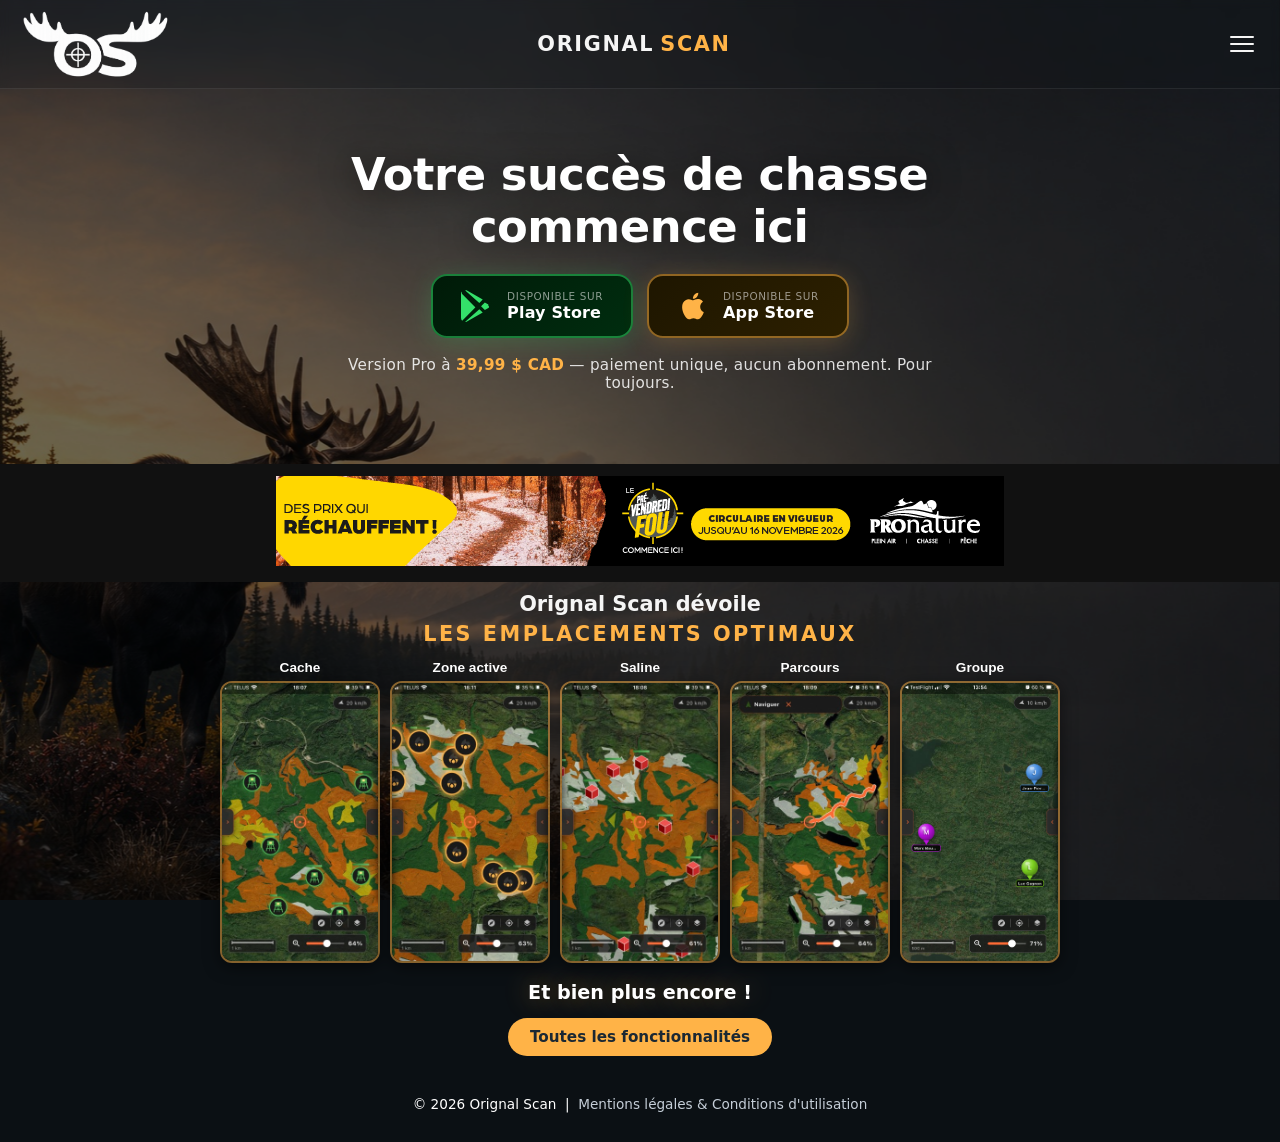
==== commit c43ae37a: "Ajouter bannière publicitaire Pronature sur la page d'accueil Co-Authored-By: Claude Sonnet 4.6 <nor" ====
--- a/index.html
+++ b/index.html
@@ -1,21 +1,26 @@
 <!DOCTYPE html>
 <html lang="fr">
 <head>
-  <!-- Google tag (gtag.js) -->
+  <meta charset="UTF-8">
+  <!-- Google Analytics -->
   <script async src="https://www.googletagmanager.com/gtag/js?id=G-DJLQPYMM6G"></script>
-  <script>
-    window.dataLayer = window.dataLayer || [];
-    function gtag(){dataLayer.push(arguments);}
-    gtag('js', new Date());
-    gtag('config', 'G-DJLQPYMM6G');
-  </script>
-  <meta charset="UTF-8">
-  <title>Orignal Scan – Application de chasse à l'orignal</title>
+  <script>window.dataLayer=window.dataLayer||[];function gtag(){dataLayer.push(arguments);}gtag("js",new Date());gtag("config","G-DJLQPYMM6G");</script>
+  <title>OrignalScan – Application de chasse à l'orignal, algorithmes et cartes écoforestières.</title>
   <meta name="viewport" content="width=device-width, initial-scale=1">
   <meta name="description" content="Orignal Scan est une application conçue pour les chasseurs d'orignaux : cartes, observations, notes et planification.">
-  <link rel="icon" type="image/png" href="data/logo-dark.png">
-  <link rel="apple-touch-icon" href="data/logo-dark.png">
-  <link rel="stylesheet" href="style.css?v=72">
+  <link rel="icon" type="image/png" href="data/favicon-bw.png">
+  <link rel="apple-touch-icon" href="data/favicon-bw.png">
+  <meta property="og:type" content="website">
+  <meta property="og:url" content="https://www.orignalscan.com/">
+  <meta property="og:title" content="Orignal Scan – Application de chasse à l'orignal">
+  <meta property="og:description" content="Trouvez les meilleurs habitats d'orignaux grâce à l'analyse IA des données écoforestières. Affûts, salines, points chauds et parcours optimisés.">
+  <meta property="og:image" content="https://www.orignalscan.com/data/og-preview.png">
+  <meta property="og:image:width" content="1200">
+  <meta property="og:image:height" content="630">
+  <meta property="og:locale" content="fr_CA">
+  <meta name="twitter:card" content="summary_large_image">
+  <meta name="twitter:image" content="https://www.orignalscan.com/data/og-preview.png">
+  <link rel="stylesheet" href="style.css?v=74">
 </head>
 <body>
 <header>
@@ -30,14 +35,14 @@
   </button>
   <nav id="nav">
     <a href="index.html" class="nav-link active">Accueil</a>
-    <a href="blog.html" class="nav-link">Blog</a>
+    <a href="a-propos.html" class="nav-link">À propos</a><a href="pour-qui.html" class="nav-link">Pour qui ?</a>
+    <a href="fonctionnalites.html" class="nav-link">Fonctionnalités</a>
+    <a href="blog.html" class="nav-link">Stratégies</a>
+    <a href="telechargement.html" class="nav-link">Téléchargement</a>
     <a href="galerie.html" class="nav-link">Galerie</a>
-    <a href="fonctionnalites.html" class="nav-link">Fonctionnalités</a>
-    <a href="pour-qui.html" class="nav-link">Pour qui ?</a>
-    <a href="telechargement.html" class="nav-link">Téléchargement</a>
     <a href="faq.html" class="nav-link">FAQ</a>
     <a href="contact.html" class="nav-link">Contact</a>
-        <a href="https://www.facebook.com/profile.php?id=61588826944605" target="_blank">📘 Facebook</a>
+    <a href="https://www.facebook.com/profile.php?id=61588826944605" target="_blank"><svg xmlns="http://www.w3.org/2000/svg" width="16" height="16" viewBox="0 0 24 24" fill="currentColor" style="vertical-align:middle;margin-right:5px;"><path d="M24 12.073C24 5.405 18.627 0 12 0S0 5.405 0 12.073C0 18.1 4.388 23.094 10.125 24v-8.437H7.078v-3.49h3.047V9.41c0-3.025 1.792-4.697 4.533-4.697 1.313 0 2.686.236 2.686.236v2.97h-1.513c-1.491 0-1.956.93-1.956 1.886v2.267h3.328l-.532 3.49h-2.796V24C19.612 23.094 24 18.1 24 12.073z"/></svg>Facebook</a>
   </nav>
 </header>
 
@@ -47,8 +52,18 @@
     <div class="hero-parallax-content">
       <h1>Votre succès de chasse<br>commence ici</h1>
       <div class="hero-cta">
-        <a href="telechargement.html" class="btn-primary">Télécharger l'application – Gratuitement</a>
+        <a href="https://www.orignalscan.com/android" target="_blank" class="store-btn store-android">
+          <svg xmlns="http://www.w3.org/2000/svg" viewBox="0 0 24 24" width="22" height="22" fill="currentColor"><path d="M3.18 23.76c.3.17.64.22.99.14l12.12-6.99-2.55-2.55-10.56 9.4zM.75 1.12C.28 1.58 0 2.3 0 3.24v17.53c0 .94.28 1.66.76 2.12l.11.1 9.83-9.83v-.23L.86 3.02l-.11.1zM20.49 10.8l-2.6-1.5-2.85 2.85 2.85 2.85 2.62-1.51c.75-.43.75-1.14-.02-1.69zM4.17.24L16.29 7.2l-2.55 2.55L3.18.39c.35-.2.7-.2.99-.15z"/></svg>
+          <span><small>Disponible sur</small>Play Store</span>
+        </a>
+        <a href="https://apps.apple.com/ca/app/orignalscan/id6770721658?l=fr-CA" target="_blank" class="store-btn store-ios">
+          <svg xmlns="http://www.w3.org/2000/svg" viewBox="0 0 24 24" width="22" height="22" fill="currentColor"><path d="M18.71 19.5c-.83 1.24-1.71 2.45-3.05 2.47-1.34.03-1.77-.79-3.29-.79-1.53 0-2 .77-3.27.82-1.31.05-2.3-1.32-3.14-2.53C4.25 17 2.94 12.45 4.7 9.39c.87-1.52 2.43-2.48 4.12-2.51 1.28-.02 2.5.87 3.29.87.78 0 2.26-1.07 3.8-.91.65.03 2.47.26 3.64 1.98-.09.06-2.17 1.28-2.15 3.81.03 3.02 2.65 4.03 2.68 4.04-.03.07-.42 1.44-1.38 2.83M13 3.5c.73-.83 1.94-1.46 2.94-1.5.13 1.17-.34 2.35-1.04 3.19-.69.85-1.83 1.51-2.95 1.42-.15-1.15.41-2.35 1.05-3.11z"/></svg>
+          <span><small>Disponible sur</small>App Store</span>
+        </a>
       </div>
+      <p style="margin-top:18px; font-size:0.95rem; color:rgba(255,255,255,0.85); text-align:center; letter-spacing:0.02em;">
+        Version Pro à <strong style="color:#ffb347;">39,99 $ CAD</strong> — paiement unique, aucun abonnement. Pour toujours.
+      </p>
     </div>
   </section>
 
@@ -75,6 +90,10 @@
         <span>Parcours</span>
         <img src="data/screenshot-parcours.jpg" alt="Parcours">
       </button>
+      <button class="screen-thumb" onclick="openModal('groupe')">
+        <span>Groupe</span>
+        <img src="data/screenshot-groupe.png" alt="Groupe de chasse">
+      </button>
     </div>
     <div style="text-align:center; margin-top: 18px;">
       <p style="color:#ffffff; font-size:1.2rem; font-weight:700; margin-bottom:14px; text-shadow: 0 0 24px rgba(255,179,71,0.45);">Et bien plus encore !</p>
@@ -96,12 +115,12 @@
 
 <footer>
   <div>
-    © <span id="year"></span> Orignal Scan &nbsp;|&nbsp; <a href="mentions-legales.html">Mentions légales</a>
+    © <span id="year"></span> Orignal Scan &nbsp;|&nbsp; <a href="mentions-legales.html">Mentions légales &amp; Conditions d'utilisation</a>
   </div>
 </footer>
 
 <script>
-  document.getElementById('year').textContent = new Date().getFullYear();
+document.getElementById('year').textContent = new Date().getFullYear();
   const hamburger = document.getElementById('hamburger');
   const nav = document.getElementById('nav');
   hamburger.addEventListener('click', () => nav.classList.toggle('open'));
@@ -127,6 +146,11 @@
       title: '🗺 Parcours',
       img: 'data/screenshot-parcours.jpg',
       desc: 'Créez des parcours intelligents à l\'aide de l\'algorithme de Orignal Scan qui optimise vos déplacements selon différents critères afin de rentrer dans le meilleur habitat pour l\'orignal en temps de chasse.'
+    },
+    groupe: {
+      title: '👥 Groupe',
+      img: 'data/screenshot-groupe.png',
+      desc: 'Restez connecté avec vos partenaires de chasse en temps réel. Voyez leur position sur la carte, coordonnez vos déplacements et partagez vos stratégies de terrain. Une fonctionnalité essentielle pour la sécurité du groupe et pour optimiser la couverture du territoire ensemble.'
     }
   };
 
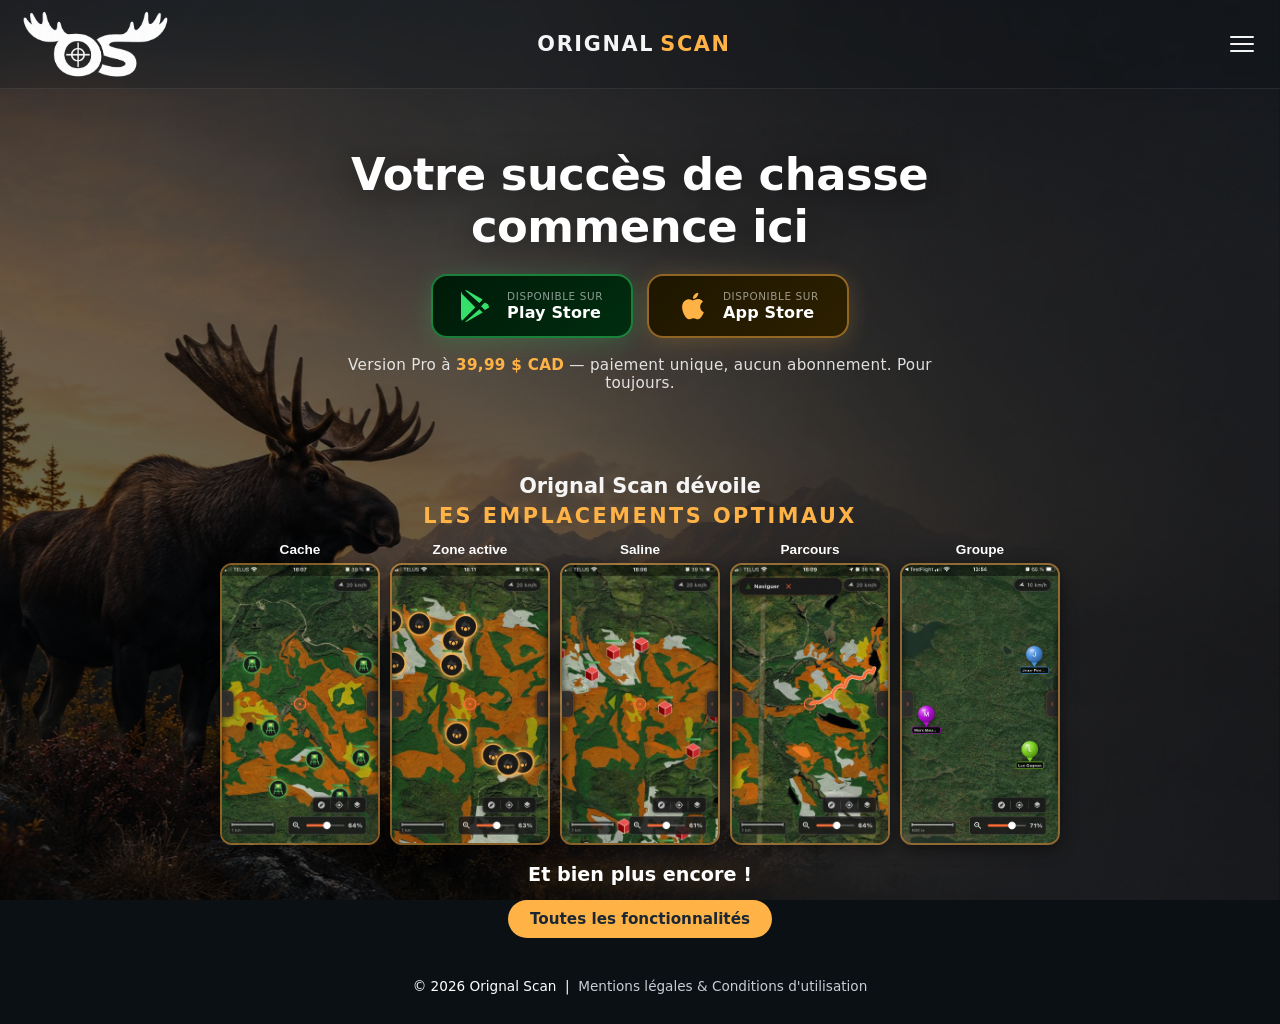
==== commit bed9b5c5: "Retirer bannière publicitaire Pronature (campagne terminée) Co-Authored-By: Claude Sonnet 4.6 <norep" ====
--- a/index.html
+++ b/index.html
@@ -66,10 +66,6 @@
       </p>
     </div>
   </section>
-
-  <div style="text-align:center; padding: 12px 0; background:#111;">
-    <img src="data/banniere-pronature.png" alt="Pronature – Des prix qui réchauffent" style="max-width:100%; height:auto; display:inline-block;">
-  </div>
 
   <section class="screenshots-top">
     <p class="screenshots-label" style="text-align:center; margin-bottom:14px; font-size:1.3rem;">Orignal Scan dévoile<br><span style="color:#ffb347; font-size:clamp(0.7rem, 4vw, 1.3rem); font-style:normal; font-weight:700; letter-spacing:0.12em; display:inline-block; margin-top:6px; white-space:nowrap;">LES EMPLACEMENTS OPTIMAUX</span></p>
